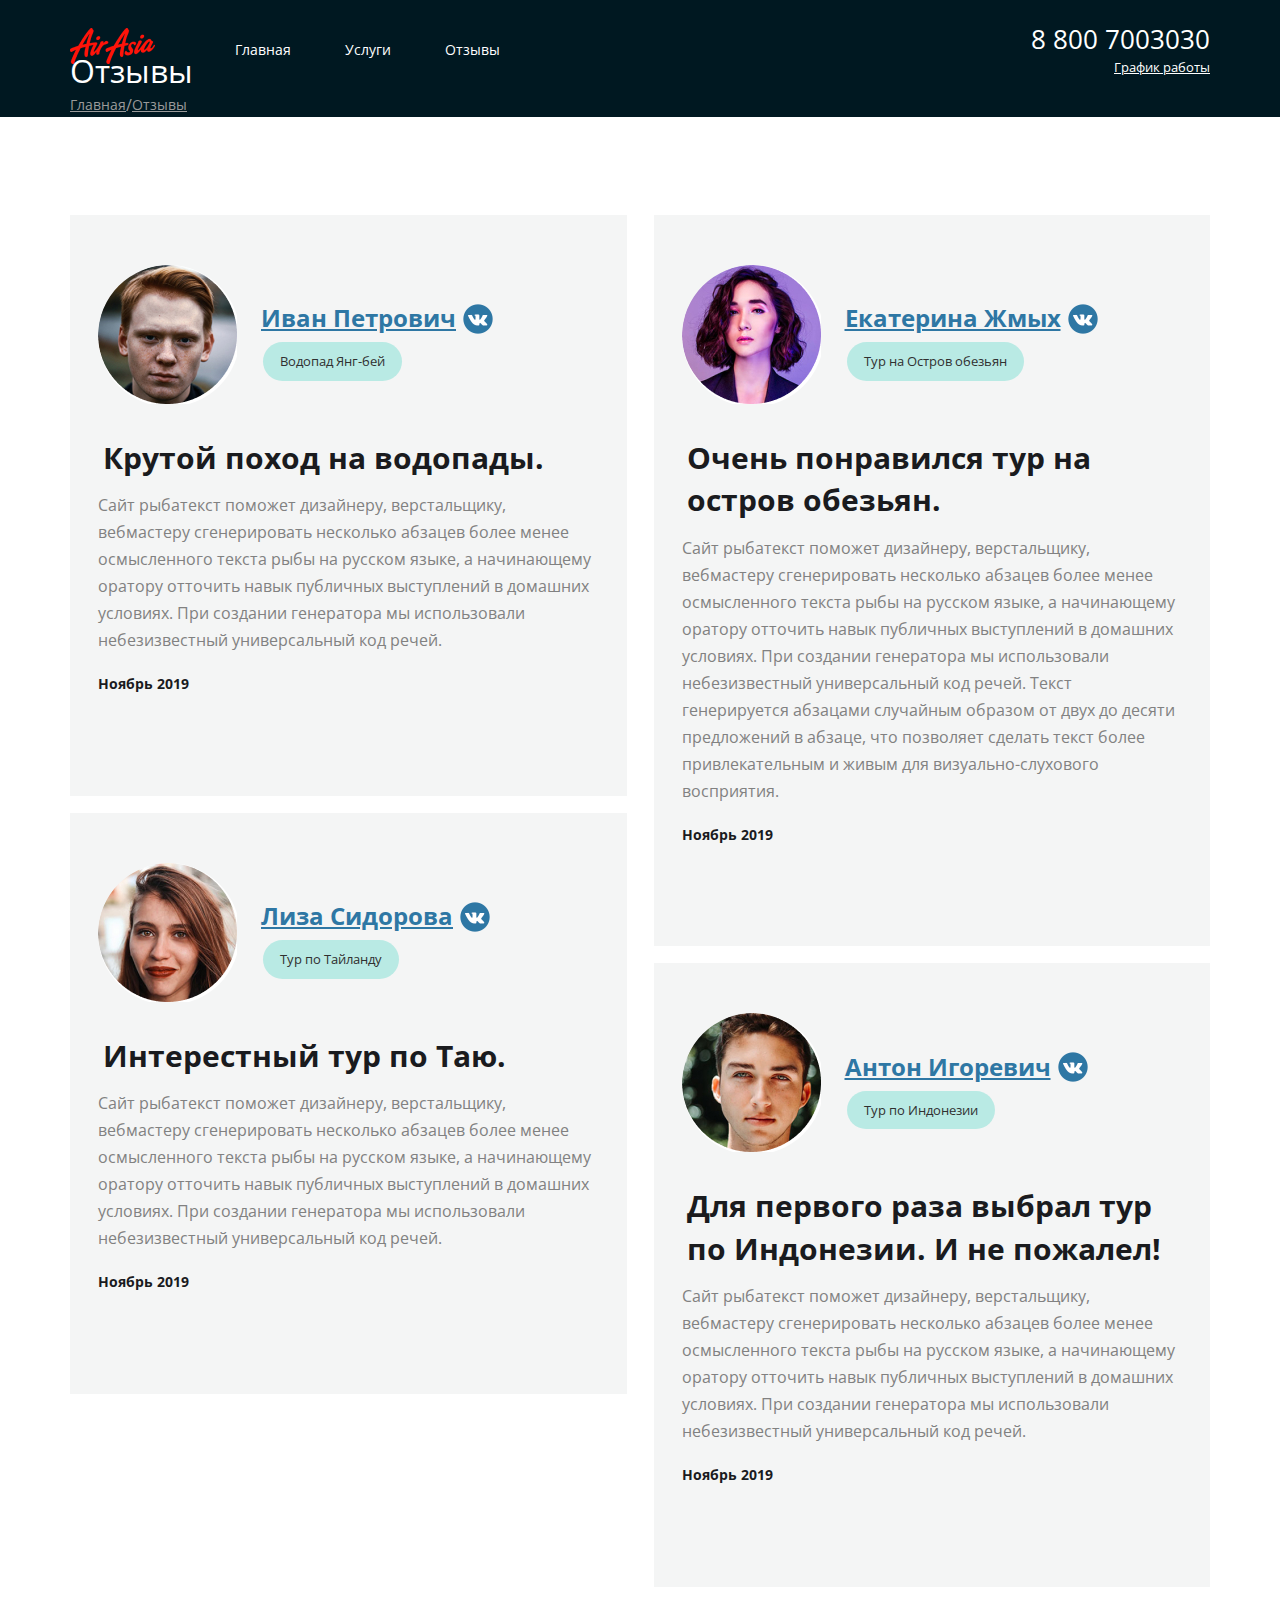
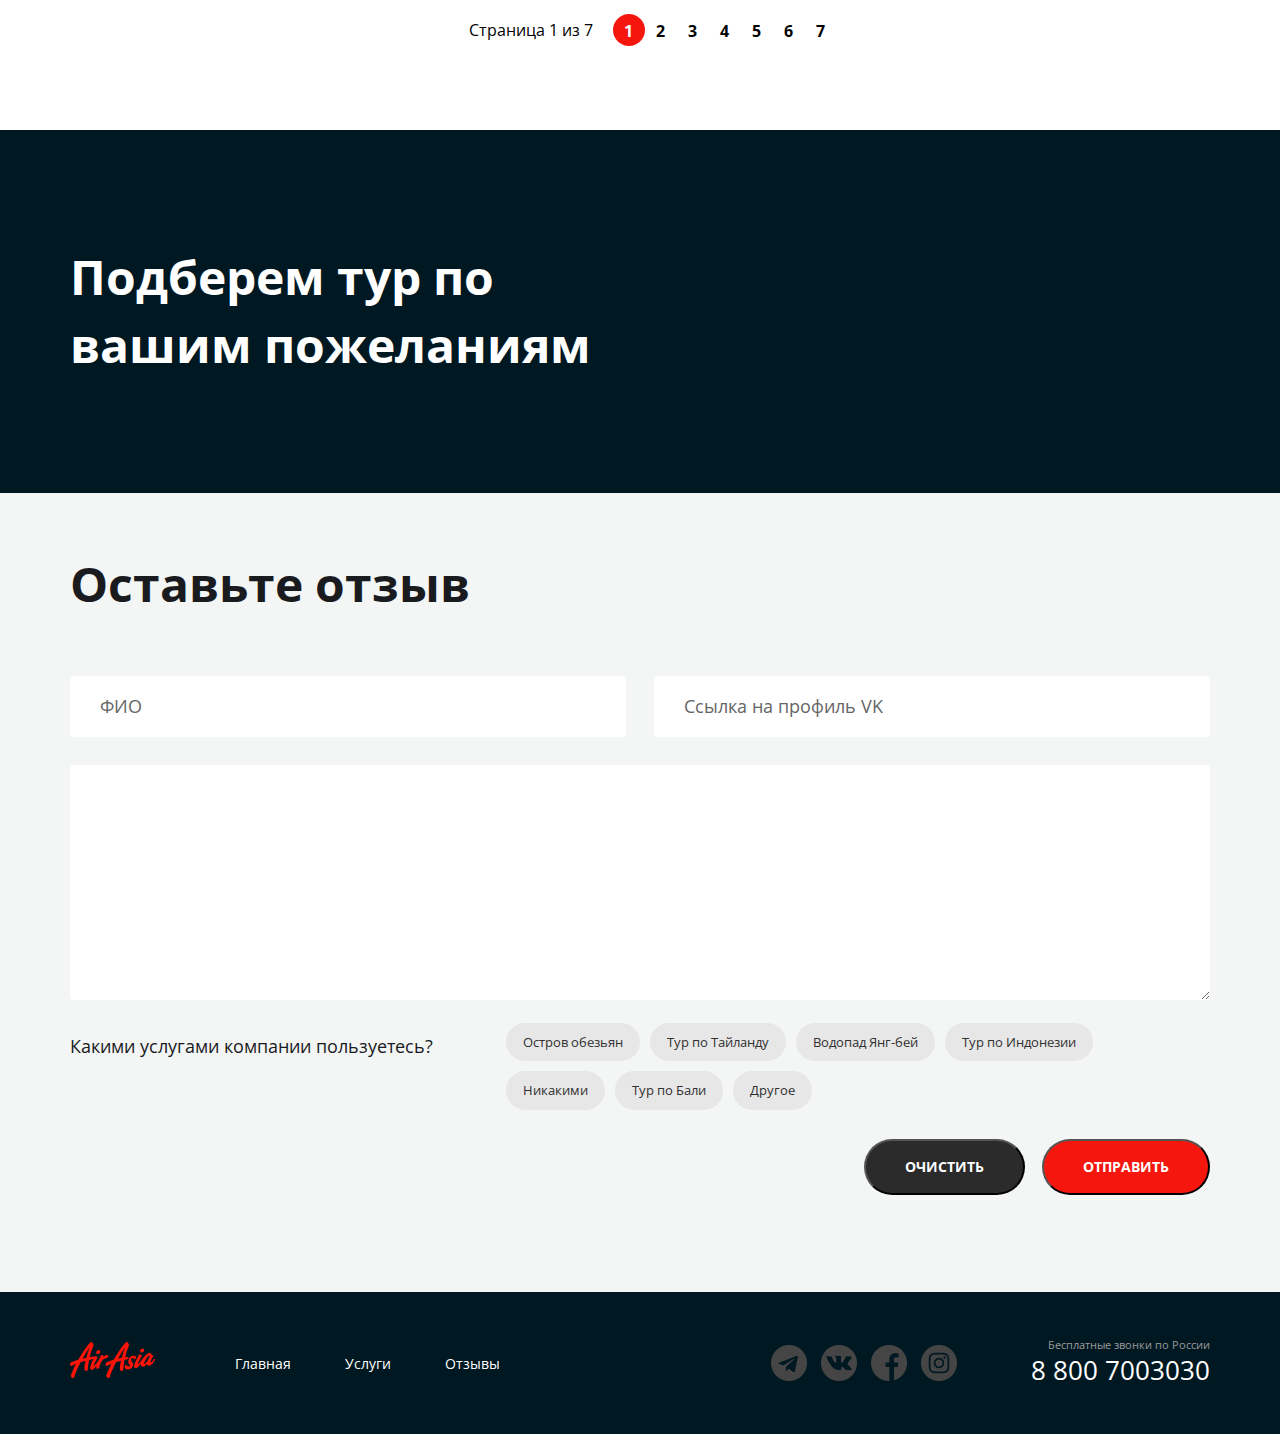
==== reviews.html @ 264d54a8 "Add files via upload" ====
<!DOCTYPE html>
<html lang="ru">
<head>
  <meta charset="UTF-8">
  <meta name="viewport" content="width=1200, initial-scale=1.0">
  <link rel="stylesheet" href="./styles.css">
  <title>Reviews page</title>
</head>
<body>
  <div class="wrapper">
   <section class="top-line">
     <div class="conteiner top-line__conteiner">
      <header class="header header_reviews">
        <div class="header__col">
          <a href="http://127.0.0.1:5500/index.html" class="logo">
            <img src="./img/лого.png" alt="Логотип" class="logo__img">
          </a>  
          <nav class="menu">
            <ul class="menu__list">
              <li class="menu__item">
                <a href="http://127.0.0.1:5500/index.html" class="menu__link">Главная</a>
              </li>
              <li class="menu__item">
                <a href="http://127.0.0.1:5500/services.html" class="menu__link">Услуги</a>
              </li>
              <li class="menu__item">
                <a href="http://127.0.0.1:5500/reviews.html" class="menu__link">Отзывы</a>
              </li>
            </ul>
          </nav>
        </div>
        <div class="header__col--align--right">
          <address class="contacts">
            <a href="tel:+78007003030" class="contacts__phone">8 800 7003030</a>
            <div class="contacts__dropdown">
              <a href="#" class="dropdown__link">График работы</a>
              <div class="dropdown__menu">
                <ul class="dropdown__list">
                  <li class="dropdown__item1">пн-вс: 09:00-20:00</li>
                  <li class="dropdown__item2">Обед: 14:00-14:30</li>
                </ul>
              </div>
            </div>
          </address>
        </div>
      </header>
      <h1 class="page-title">Отзывы</h1>
      <nav class="breadcrumbs">
        <ul class="breadcrumbs__list">
          <li class="breadcrumbs__item">
            <a href="http://127.0.0.1:5500/index.html" class="breadcrumbs__link">Главная</a>
          </li>
          <li class="breadcrumbs__item breadcrumbs__item--active">
            <a href="http://127.0.0.1:5500/reviews.html" class="breadcrumbs__link">Отзывы</a>
          </li>
        </ul>
      </nav>
     </div>
   </section>
   <main class="page-content">
     <div class="conteiner">
       <ul class="reviews">
         <li class="reviews__item review">
           <div class="review__header">
             <div class="review__photo">
               <div class="avatar">
                 <img src="./img/content/review/ginger.jpg" alt="user" class="avatar__img"?>
               </div>
             </div>
             <div class="review__userdata">
               <a href="#" class="review__user">Иван Петрович</a>
               <ul class="review__tags">
                 <li class="review__tag-item tag tag--dg--green">Водопад Янг-бей</li>
               </ul>
             </div>
           </div>
           <div class="review__content">
             <h3 class="review__title">Крутой поход на водопады.</h3>
             <div class="review__content-text">
               <p>Сайт рыбатекст поможет дизайнеру, верстальщику, вебмастеру сгенерировать несколько абзацев более менее осмысленного текста рыбы на русском языке, а начинающему оратору отточить навык публичных выступлений в домашних условиях. При создании генератора мы использовали небезизвестный универсальный код речей.
               </p>
               <time class="review__date">Ноябрь 2019</time>
             </div>
           </div>
         </li>
        <li class="reviews__item review">
          <div class="review__header">
            <div class="review__photo">
              <div class="avatar">
                <img src="./img/content/review/liza.jpg" alt="user" class="avatar__img"?>
              </div>
            </div>
            <div class="review__userdata">
              <a href="#" class="review__user">Лиза Сидорова</a>
              <ul class="review__tags">
                <li class="review__tag-item tag tag--dg--green">Тур по Тайланду</li>
              </ul>
            </div>
          </div>
          <div class="review__content">
            <h3 class="review__title">Интерестный тур по Таю.</h3>
            <div class="review__content-text">
              <p>Сайт рыбатекст поможет дизайнеру, верстальщику, вебмастеру сгенерировать несколько абзацев более менее осмысленного текста рыбы на русском языке, а начинающему оратору отточить навык публичных выступлений в домашних условиях. При создании генератора мы использовали небезизвестный универсальный код речей.
              </p>
              <time class="review__date">Ноябрь 2019</time>
            </div>
          </div>
        </li>
        <li class="reviews__item review">
          <div class="review__header">
            <div class="review__photo">
              <div class="avatar">
                <img src="./img/content/review/girl.jpg" alt="user" class="avatar__img"?>
              </div>
            </div>
            <div class="review__userdata">
              <a href="#" class="review__user">Екатерина Жмых</a>
              <ul class="review__tags">
                <li class="review__tag-item tag tag--dg--green">Тур на Остров обезьян</li>
              </ul>
            </div>
          </div>
          <div class="review__content">
            <h3 class="review__title">Очень понравился тур на остров обезьян.</h3>
            <div class="review__content-text">
              <p>Сайт рыбатекст поможет дизайнеру, верстальщику, вебмастеру сгенерировать несколько абзацев более менее осмысленного текста рыбы на русском языке, а начинающему оратору отточить навык публичных выступлений в домашних условиях. При создании генератора мы использовали небезизвестный универсальный код речей. Текст генерируется абзацами случайным образом от двух до десяти предложений в абзаце, что позволяет сделать текст более привлекательным и живым для визуально-слухового восприятия.
              </p>
              <time class="review__date">Ноябрь 2019</time>
            </div>
          </div>
        </li>
        <li class="reviews__item review">
          <div class="review__header">
            <div class="review__photo">
              <div class="avatar">
                <img src="./img/content/review/guy.jpg" alt="user" class="avatar__img"?>
              </div>
            </div>
            <div class="review__userdata">
              <a href="#" class="review__user">Антон Игоревич</a>
              <ul class="review__tags">
                <li class="review__tag-item tag tag--dg--green">Тур по Индонезии</li>
              </ul>
            </div>
          </div>
          <div class="review__content">
            <h3 class="review__title">Для первого раза выбрал тур по Индонезии. И не пожалел!</h3>
            <div class="review__content-text">
              <p>Сайт рыбатекст поможет дизайнеру, верстальщику, вебмастеру сгенерировать несколько абзацев более менее осмысленного текста рыбы на русском языке, а начинающему оратору отточить навык публичных выступлений в домашних условиях. При создании генератора мы использовали небезизвестный универсальный код речей.
              </p>
              <time class="review__date">Ноябрь 2019</time>
            </div>
          </div>
        </li>
       </ul>
       <div class="paginator paginator--theme--light">
        <div class="paginator__display">Страница 1 из 7</div>
        <ul class="paginator__list">
          <li class="paginator__item paginator__item--active">
            <a href="#" class="paginator__link">1</a>
          </li>
          <li class="paginator__item">
            <a href="#" class="paginator__link">2</a>
          </li>
          <li class="paginator__item">
            <a href="#" class="paginator__link">3</a>
          </li>
          <li class="paginator__item">
            <a href="#" class="paginator__link">4</a>
          </li>
          <li class="paginator__item">
            <a href="#" class="paginator__link">5</a>
          </li>
          <li class="paginator__item">
            <a href="#" class="paginator__link">6</a>
          </li>
          <li class="paginator__item">
            <a href="#" class="paginator__link">7</a>
          </li>
        </ul>
      </div>
     </div>
   </main>
   <section class="separator">
     <div class="conteiner">
       <div class="separator__content">
         <h2 class="separator__title">
          Подберем тур по вашим пожеланиям
         </h2>
       </div>
     </div>
   </section>
   <section class="inner-section inner-section--bg--grey">
     <div class="conteiner">
       <h2 class="inner-section__title reviews__title">Оставьте отзыв</h2>
       <form class="form">
         <div class="form__row">
           <input type="text" placeholder="ФИО" class="form__input">
           <input type="text" placeholder="Ссылка на профиль VK" class="form__input">
         </div>
         <div class="form__row">
          <textarea class="form__input form__input--textarea"></textarea>
        </div>
        <div class="form__controls">
          <div class="form__controls-title">Какими услугами компании пользуетесь?</div>
          <ul class="controls">
            <li class="controls__item">
              <label class="controls__elem">
                <input type="checkbox" class="controls__checkbox">
                <div class="tag controls__tag">Остров обезьян</div>
              </label>
            </li>
            <li class="controls__item">
              <label class="controls__elem">
                <input type="checkbox" class="controls__checkbox">
                <div class="tag controls__tag">Тур по Тайланду</div>
              </label>
            </li>
            <li class="controls__item">
              <label class="controls__elem">
                <input type="checkbox" class="controls__checkbox">
                <div class="tag controls__tag">Водопад Янг-бей</div>
              </label>
            </li>
            <li class="controls__item">
              <label class="controls__elem">
                <input type="checkbox" class="controls__checkbox">
                <div class="tag controls__tag">Тур по Индонезии</div>
              </label>
            </li>
            <li class="controls__item">
              <label class="controls__elem">
                <input type="checkbox" class="controls__checkbox">
                <div class="tag controls__tag">Никакими</div>
              </label>
            </li>
            <li class="controls__item">
              <label class="controls__elem">
                <input type="checkbox" class="controls__checkbox">
                <div class="tag controls__tag">Тур по Бали</div>
              </label>
            </li>
            <li class="controls__item">
              <label class="controls__elem">
                <input type="checkbox" class="controls__checkbox">
                <div class="tag controls__tag ">Другое</div>
              </label>
            </li>
          </ul>
        </div>
        <div class="form__buttons">
          <button  type="reset" class="button form__button button--color--grey">Очистить</button>
          <button  type="submit" class="button form__button">Отправить</button>
        </div>
       </form>
     </div>
   </section>
   <footer class="inner-footer">
     <div class="conteiner inner-footer__conteiner">
      <div class="footer">
        <div class="footer__col">
          <a href="http://127.0.0.1:5500/index.html" class="logo">
            <img src="./img/лого.png" alt="Логотип" class="logo__pick">
          </a>  
          <nav class="menu">
            <ul class="menu__list">
              <li class="menu__item">
                <a href="http://127.0.0.1:5500/index.html" class="menu__link">Главная</a>
              </li>
              <li class="menu__item">
                <a href="http://127.0.0.1:5500/services.html" class="menu__link">Услуги</a>
              </li>
              <li class="menu__item">
                <a href="http://127.0.0.1:5500/reviews.html" class="menu__link">Отзывы</a>
              </li>
            </ul>
          </nav>
        </div>
        <div class="footer__col footer__col-align--right">
          <ul class="social">
            <li class="social__item social__item--icon--telegram">
              <a href="#" class="social__link"></a>
            </li>
            <li class="social__item social__item--icon--vk">
              <a href="#" class="social__link"></a>
            </li>
            <li class="social__item social__item--icon--fb">
              <a href="#" class="social__link"></a>
            </li>
            <li class="social__item social__item--icon--insta">
              <a href="#" class="social__link"></a>
            </li>
          </ul>
          <address class="contacts">
            <div class="contacts__text">Бесплатные звонки по России</div>
            <a href="tel:+78007003030" class="contacts__phone">8 800 7003030</a>
          </address>
        </div>
      </div>
     </div>
   </footer>
  </div>
</body>
</html>
---- styles.css ----
@import url('./css/layout/normalize.css');
@import url('./css/layout/base.css');
@import url('./css/layout/top.css');


@import url('./css/layout/main.css');
@import url('./css/blocks/header.css');
@import url('./css/blocks/logo.css');
@import url('./css/blocks/menu.css');
@import url('./css/blocks/contacts.css');
@import url('./css/blocks/preview.css');
@import url('./css/blocks/button.css');
@import url('./css/blocks/tours.css');
@import url('./css/blocks/about.css');
@import url('./css/blocks/news.css');
@import url('./css/blocks/paginator.css');
@import url('./css/blocks/footer.css');
@import url('./css/blocks/breadcrumbs.css');
@import url('./css/blocks/services.css');
@import url('./css/blocks/inner.css');
@import url('./css/blocks/reviews.css');
@import url('./css/blocks/separator.css');
@import url('./css/blocks/form.css');




















/* Welcome Page*/

.welcome {
  display: flex;
  position: fixed;
  top: 0;
  left: 0;
  width: 100%;
  height: 100%;
  align-items: center;
  justify-content: center;
  background: url("./img/bg/screen.jpg")  center center / cover no-repeat;
}

.central {
  display: flex;
  flex-direction: column;
  align-items: center;
}


.central__text  {
  font-size: 18px;
  color: #FFFFFF;
  margin-bottom: 53px;
}


.central--asia {
  opacity: 0;
  animation: zoom 1s ease-in;
  animation-fill-mode: forwards;
}

@keyframes zoom {
  from {
    transform: scale(.7);
  }

  20% {
    transform: scale(1.15);
  }

  40% {
    transform: scale(.9);
  }

  60% {
    transform: scale(1.1);
  }

  80% {
    transform: scale(.95);
  }

  to {
    opacity: 1;
    transform: scale(1);
  }
}
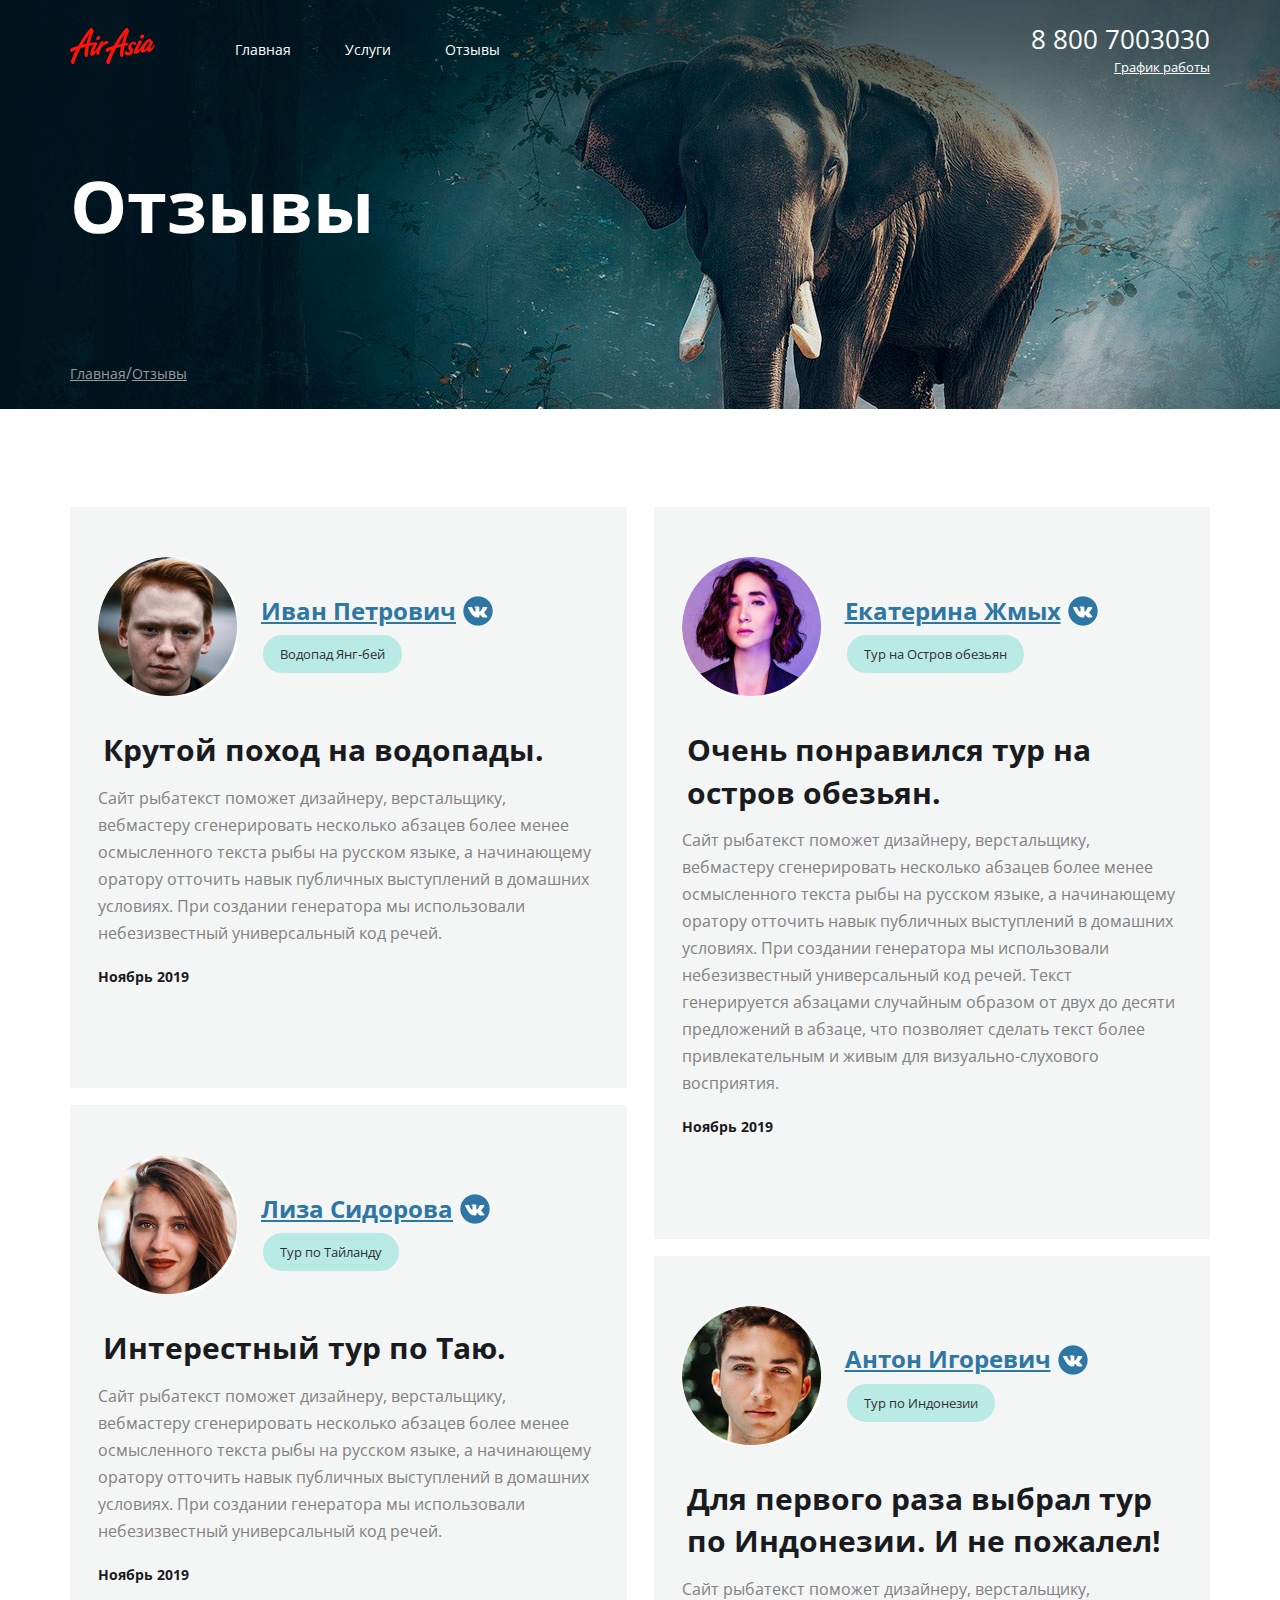
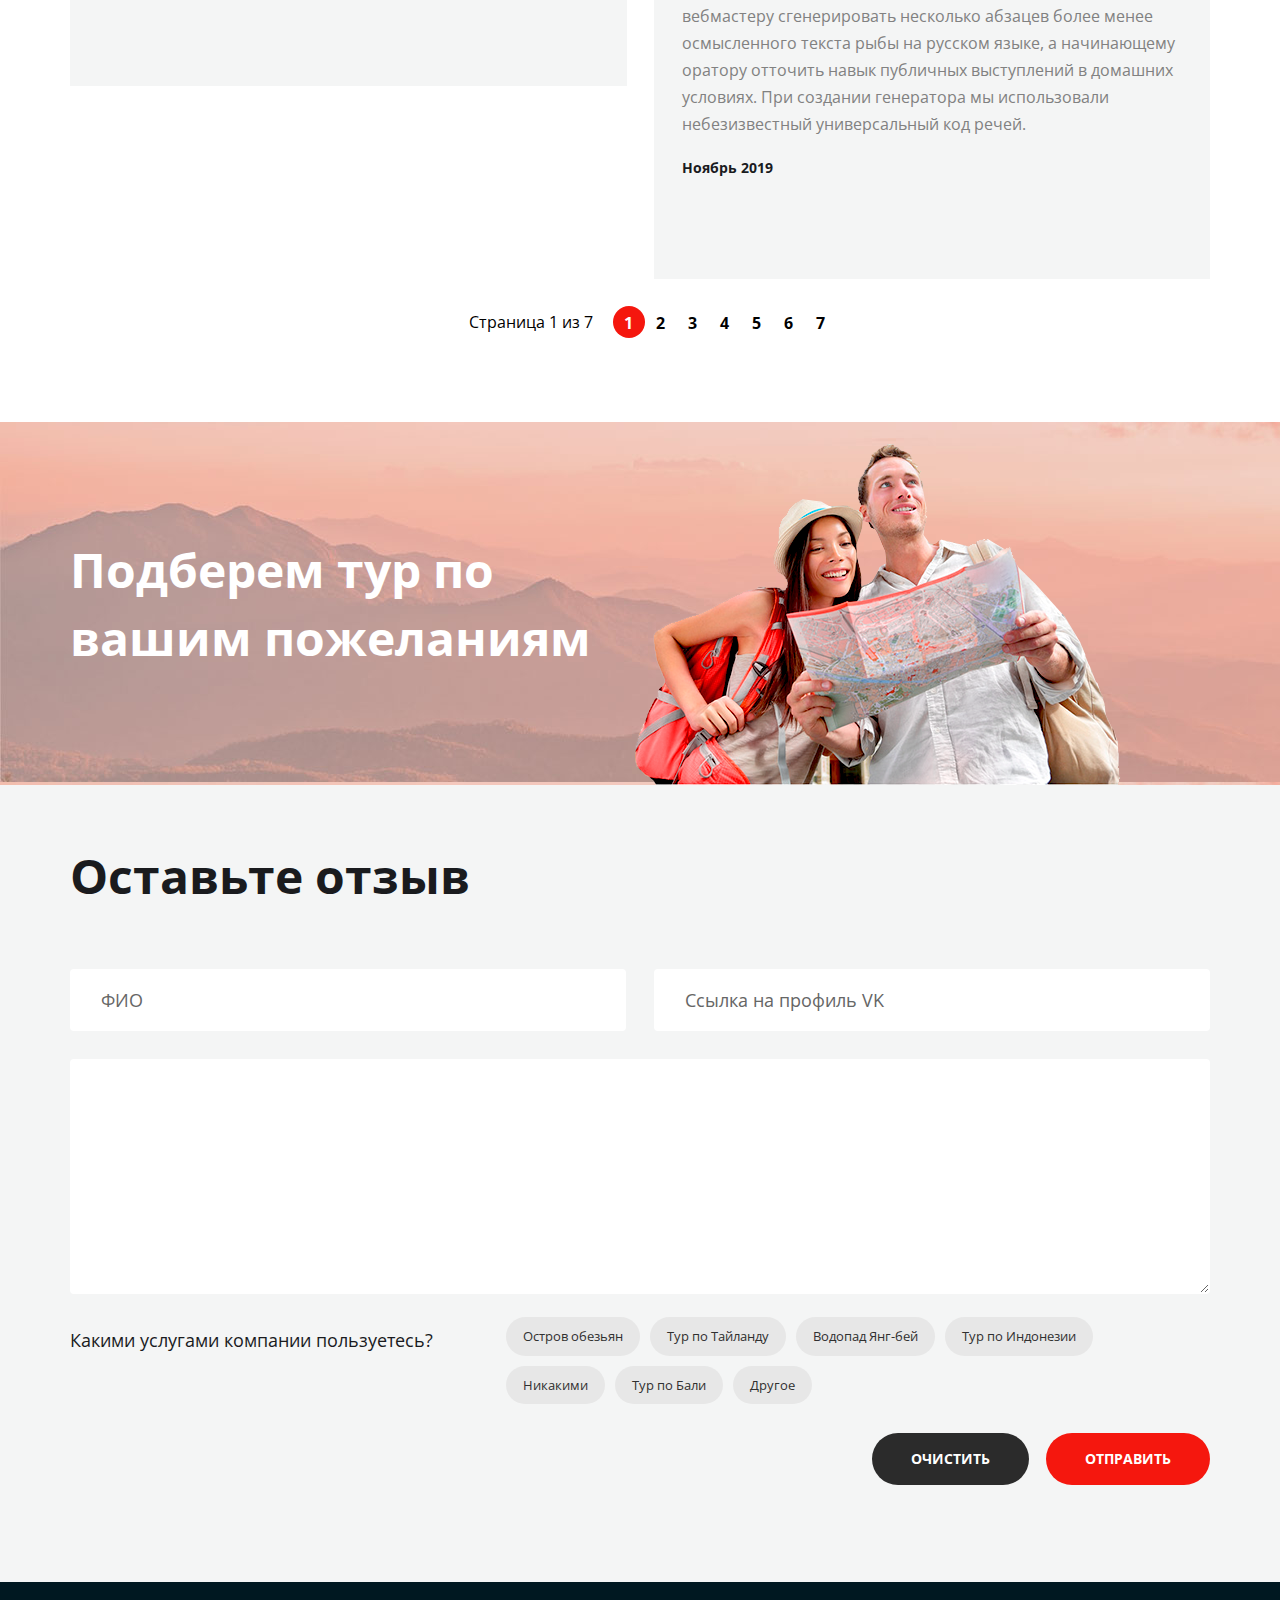
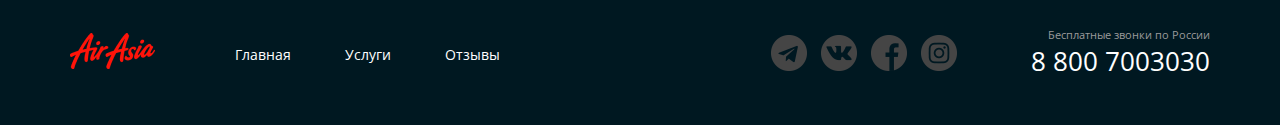
==== commit bf784758: "Add files via upload" ====
--- a/reviews.html
+++ b/reviews.html
@@ -12,19 +12,19 @@
      <div class="conteiner top-line__conteiner">
       <header class="header header_reviews">
         <div class="header__col">
-          <a href="http://127.0.0.1:5500/index.html" class="logo">
+          <a href="https://ilona30.github.io/my-first-project/main.html" class="logo">
             <img src="./img/лого.png" alt="Логотип" class="logo__img">
           </a>  
           <nav class="menu">
             <ul class="menu__list">
               <li class="menu__item">
-                <a href="http://127.0.0.1:5500/index.html" class="menu__link">Главная</a>
-              </li>
-              <li class="menu__item">
-                <a href="http://127.0.0.1:5500/services.html" class="menu__link">Услуги</a>
-              </li>
-              <li class="menu__item">
-                <a href="http://127.0.0.1:5500/reviews.html" class="menu__link">Отзывы</a>
+                <a href="https://ilona30.github.io/my-first-project/main.html" class="menu__link">Главная</a>
+              </li>
+              <li class="menu__item">
+                <a href="https://ilona30.github.io/my-first-project/services.html" class="menu__link">Услуги</a>
+              </li>
+              <li class="menu__item">
+                <a href="https://ilona30.github.io/my-first-project/reviews.html" class="menu__link">Отзывы</a>
               </li>
             </ul>
           </nav>
@@ -48,10 +48,10 @@
       <nav class="breadcrumbs">
         <ul class="breadcrumbs__list">
           <li class="breadcrumbs__item">
-            <a href="http://127.0.0.1:5500/index.html" class="breadcrumbs__link">Главная</a>
+            <a href="https://ilona30.github.io/my-first-project/main.html" class="breadcrumbs__link">Главная</a>
           </li>
           <li class="breadcrumbs__item breadcrumbs__item--active">
-            <a href="http://127.0.0.1:5500/reviews.html" class="breadcrumbs__link">Отзывы</a>
+            <a href="https://ilona30.github.io/my-first-project/reviews.html" class="breadcrumbs__link">Отзывы</a>
           </li>
         </ul>
       </nav>
@@ -259,19 +259,19 @@
      <div class="conteiner inner-footer__conteiner">
       <div class="footer">
         <div class="footer__col">
-          <a href="http://127.0.0.1:5500/index.html" class="logo">
+          <a href="https://ilona30.github.io/my-first-project/main.html" class="logo">
             <img src="./img/лого.png" alt="Логотип" class="logo__pick">
           </a>  
           <nav class="menu">
             <ul class="menu__list">
               <li class="menu__item">
-                <a href="http://127.0.0.1:5500/index.html" class="menu__link">Главная</a>
-              </li>
-              <li class="menu__item">
-                <a href="http://127.0.0.1:5500/services.html" class="menu__link">Услуги</a>
-              </li>
-              <li class="menu__item">
-                <a href="http://127.0.0.1:5500/reviews.html" class="menu__link">Отзывы</a>
+                <a href="https://ilona30.github.io/my-first-project/main.html" class="menu__link">Главная</a>
+              </li>
+              <li class="menu__item">
+                <a href="https://ilona30.github.io/my-first-project/services.html" class="menu__link">Услуги</a>
+              </li>
+              <li class="menu__item">
+                <a href="https://ilona30.github.io/my-first-project/reviews.html" class="menu__link">Отзывы</a>
               </li>
             </ul>
           </nav>
